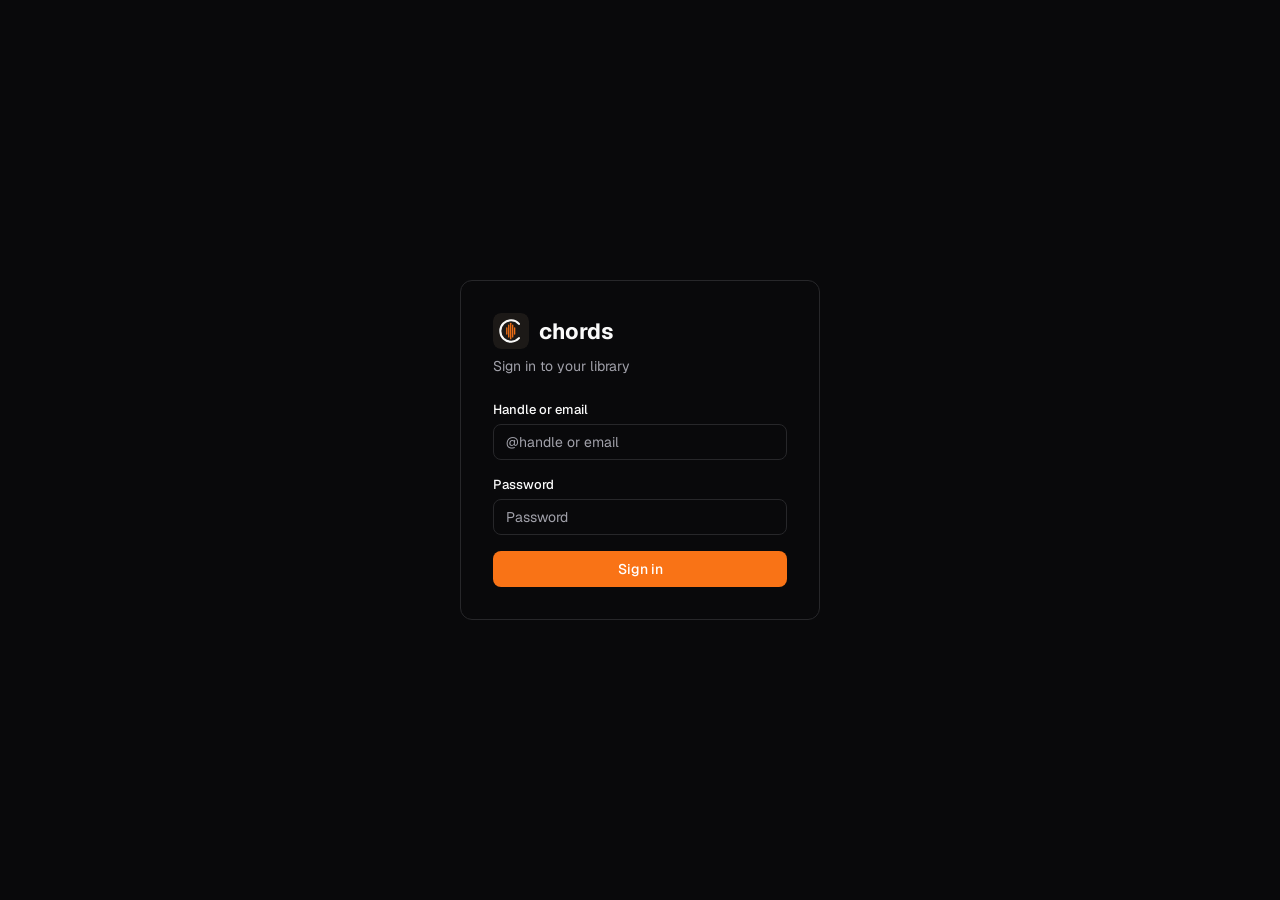
==== server/frontend/index.html @ 51479bf5 "initial state" ====
<!doctype html>
<html lang="en" data-theme="zinc-dark">
<head>
  <meta charset="utf-8">
  <title>chords — guitar tabs that follow you</title>
  <meta name="viewport" content="width=device-width, initial-scale=1, viewport-fit=cover">
  <link rel="icon" type="image/svg+xml" href="assets/svg/chords-icon-dark.svg">
  <link rel="icon" type="image/png" sizes="32x32" href="assets/png/chords-icon-32.png">
  <link rel="icon" type="image/png" sizes="16x16" href="assets/png/chords-icon-16.png">
  <link rel="apple-touch-icon" sizes="180x180" href="assets/png/chords-icon-180.png">
  <link rel="manifest" href="manifest.webmanifest">
  <meta name="theme-color" content="#1c1917">
  <link rel="stylesheet" href="colors_and_type.css?v=56">
  <link rel="stylesheet" href="app.css?v=56">

  <!-- React vendored locally (was unpkg CDN) so the native Tauri app needs no network for its shell. -->
  <script src="vendor/react.development.js?v=56"></script>
  <script src="vendor/react-dom.development.js?v=56"></script>

  <script src="api.js?v=56"></script>
  <script src="data.js?v=56"></script>
</head>
<body>
  <div id="app"></div>

  <!-- Precompiled from the matching .jsx by server/scripts/build-frontend.js — no
       in-browser Babel. The packaged Tauri app serves these over a custom protocol
       whose CSP carries a nonce, which makes the browser ignore 'unsafe-inline' and
       would block Babel's runtime-injected scripts (blank window). Run the build
       script (or `--watch`) after editing any .jsx. -->
  <script src="icons.js?v=56"></script>
  <script src="ui.js?v=56"></script>
  <script src="tweaks-panel.js?v=56"></script>
  <script src="song-view.js?v=56"></script>
  <script src="screens.js?v=56"></script>
  <script src="app.js?v=56"></script>
</body>
</html>
---- server/frontend/colors_and_type.css ----
/* =========================================================================
   shadcn_ui Flutter — Design Tokens (Colors & Typography)
   Ported 1:1 from lib/src/theme/color_scheme/*.dart and text_styles_default.dart
   Source: https://github.com/nank1ro/flutter-shadcn-ui
   ========================================================================= */

/* ---------- Variable web fonts (TTF Variable; weight axis 100–900) -------- */
@font-face {
  font-family: "Geist";
  src: url("./fonts/Geist-Variable.ttf") format("truetype-variations"),
       url("./fonts/Geist-Variable.ttf") format("truetype");
  font-weight: 100 900;
  font-style: normal;
  font-display: swap;
}

@font-face {
  font-family: "Geist Mono";
  src: url("./fonts/GeistMono-Variable.ttf") format("truetype-variations"),
       url("./fonts/GeistMono-Variable.ttf") format("truetype");
  font-weight: 100 900;
  font-style: normal;
  font-display: swap;
}

/* ============================================================
   Base palette tokens — DEFAULT = Zinc light (project default
   matches the SKILL.md counter example).  Override at :root or
   on any subtree by including one of the [data-theme] blocks.
   ============================================================ */

:root,
[data-theme="zinc-light"] {
  /* surfaces */
  --background: #ffffff;
  --foreground: #09090b;
  --card: #ffffff;
  --card-foreground: #09090b;
  --popover: #ffffff;
  --popover-foreground: #09090b;
  /* brand / interactive */
  --primary: #18181b;
  --primary-foreground: #fafafa;
  --secondary: #f4f4f5;
  --secondary-foreground: #18181b;
  --muted: #f4f4f5;
  --muted-foreground: #71717a;
  --accent: #f4f4f5;
  --accent-foreground: #18181b;
  /* semantic */
  --destructive: #ef4444;
  --destructive-foreground: #fafafa;
  /* chrome */
  --border: #e4e4e7;
  --input: #e4e4e7;
  --ring: #18181b;
  --selection: #b4d7ff;

  /* radius — shadcn-ui standard (px in Flutter, BorderRadius.circular(8)) */
  --radius-sm: 6px;
  --radius: 8px;       /* default for cards / inputs */
  --radius-md: 10px;
  --radius-lg: 12px;
  --radius-xl: 16px;
  --radius-full: 9999px;

  /* shadows — exact port from themes/shadows.dart */
  --shadow-sm: 0 1px 2px rgb(0 0 0 / .05);
  --shadow:    0 1px 3px rgb(0 0 0 / .10), 0 1px 2px -1px rgb(0 0 0 / .10);
  --shadow-md: 0 4px 6px -1px rgb(0 0 0 / .10), 0 2px 4px -2px rgb(0 0 0 / .10);
  --shadow-lg: 0 10px 15px -3px rgb(0 0 0 / .10), 0 4px 6px -4px rgb(0 0 0 / .10);
  --shadow-xl: 0 20px 25px -5px rgb(0 0 0 / .10), 0 8px 10px -6px rgb(0 0 0 / .10);
  --shadow-2xl: 0 25px 50px -12px rgb(0 0 0 / .25);
  --shadow-inner: inset 0 2px 4px rgb(0 0 0 / .05);

  /* fonts */
  --font-sans: "Geist", ui-sans-serif, system-ui, -apple-system, "Segoe UI",
               Roboto, "Helvetica Neue", Arial, sans-serif;
  --font-mono: "Geist Mono", ui-monospace, SFMono-Regular, "SF Mono", Menlo,
               Consolas, "Liberation Mono", monospace;
}

[data-theme="zinc-dark"] {
  --background: #09090b;
  --foreground: #fafafa;
  --card: #09090b;
  --card-foreground: #fafafa;
  --popover: #09090b;
  --popover-foreground: #fafafa;
  --primary: #fafafa;
  --primary-foreground: #18181b;
  --secondary: #27272a;
  --secondary-foreground: #fafafa;
  --muted: #27272a;
  --muted-foreground: #a1a1aa;
  --accent: #27272a;
  --accent-foreground: #fafafa;
  --destructive: #ef4444;
  --destructive-foreground: #fafafa;
  --border: #27272a;
  --input: #27272a;
  --ring: #d4d4d8;
  --selection: #355172;
}

[data-theme="slate-light"] {
  --background: #ffffff; --foreground: #020817;
  --card: #ffffff; --card-foreground: #020817;
  --popover: #ffffff; --popover-foreground: #020817;
  --primary: #0f172a; --primary-foreground: #f8fafc;
  --secondary: #f1f5f9; --secondary-foreground: #0f172a;
  --muted: #f1f5f9; --muted-foreground: #64748b;
  --accent: #f1f5f9; --accent-foreground: #0f172a;
  --destructive: #ef4444; --destructive-foreground: #f8fafc;
  --border: #e2e8f0; --input: #e2e8f0; --ring: #020817; --selection: #b4d7ff;
}
[data-theme="slate-dark"] {
  --background: #020817; --foreground: #f8fafc;
  --card: #020817; --card-foreground: #f8fafc;
  --popover: #020817; --popover-foreground: #f8fafc;
  --primary: #f8fafc; --primary-foreground: #0f172a;
  --secondary: #1e293b; --secondary-foreground: #f8fafc;
  --muted: #1e293b; --muted-foreground: #94a3b8;
  --accent: #1e293b; --accent-foreground: #f8fafc;
  --destructive: #ef4444; --destructive-foreground: #f8fafc;
  --border: #1e293b; --input: #1e293b; --ring: #cbd5e1; --selection: #355172;
}

[data-theme="stone-light"] {
  --background: #ffffff; --foreground: #0c0a09;
  --card: #ffffff; --card-foreground: #0c0a09;
  --popover: #ffffff; --popover-foreground: #0c0a09;
  --primary: #1c1917; --primary-foreground: #fafaf9;
  --secondary: #f5f5f4; --secondary-foreground: #1c1917;
  --muted: #f5f5f4; --muted-foreground: #78716c;
  --accent: #f5f5f4; --accent-foreground: #1c1917;
  --destructive: #ef4444; --destructive-foreground: #fafaf9;
  --border: #e7e5e4; --input: #e7e5e4; --ring: #0c0a09; --selection: #b4d7ff;
}
[data-theme="stone-dark"] {
  --background: #0c0a09; --foreground: #fafaf9;
  --card: #0c0a09; --card-foreground: #fafaf9;
  --popover: #0c0a09; --popover-foreground: #fafaf9;
  --primary: #fafaf9; --primary-foreground: #1c1917;
  --secondary: #292524; --secondary-foreground: #fafaf9;
  --muted: #292524; --muted-foreground: #a8a29e;
  --accent: #292524; --accent-foreground: #fafaf9;
  --destructive: #ef4444; --destructive-foreground: #fafaf9;
  --border: #292524; --input: #292524; --ring: #d6d3d1; --selection: #355172;
}

[data-theme="neutral-light"] {
  --background: #ffffff; --foreground: #0a0a0a;
  --card: #ffffff; --card-foreground: #0a0a0a;
  --popover: #ffffff; --popover-foreground: #0a0a0a;
  --primary: #171717; --primary-foreground: #fafafa;
  --secondary: #f5f5f5; --secondary-foreground: #171717;
  --muted: #f5f5f5; --muted-foreground: #737373;
  --accent: #f5f5f5; --accent-foreground: #171717;
  --destructive: #ef4444; --destructive-foreground: #fafafa;
  --border: #e5e5e5; --input: #e5e5e5; --ring: #0a0a0a; --selection: #b4d7ff;
}

[data-theme="gray-light"] {
  --background: #ffffff; --foreground: #030712;
  --card: #ffffff; --card-foreground: #030712;
  --popover: #ffffff; --popover-foreground: #030712;
  --primary: #111827; --primary-foreground: #f9fafb;
  --secondary: #f3f4f6; --secondary-foreground: #111827;
  --muted: #f3f4f6; --muted-foreground: #6b7280;
  --accent: #f3f4f6; --accent-foreground: #111827;
  --destructive: #ef4444; --destructive-foreground: #f9fafb;
  --border: #e5e7eb; --input: #e5e7eb; --ring: #030712; --selection: #b4d7ff;
}

[data-theme="blue-light"] {
  --background: #ffffff; --foreground: #020817;
  --card: #ffffff; --card-foreground: #020817;
  --popover: #ffffff; --popover-foreground: #020817;
  --primary: #2563eb; --primary-foreground: #f8fafc;
  --secondary: #f1f5f9; --secondary-foreground: #0f172a;
  --muted: #f1f5f9; --muted-foreground: #64748b;
  --accent: #f1f5f9; --accent-foreground: #0f172a;
  --destructive: #ef4444; --destructive-foreground: #f8fafc;
  --border: #e2e8f0; --input: #e2e8f0; --ring: #2563eb; --selection: #b4d7ff;
}
[data-theme="blue-dark"] {
  --background: #020817; --foreground: #f8fafc;
  --card: #020817; --card-foreground: #f8fafc;
  --popover: #020817; --popover-foreground: #f8fafc;
  --primary: #3b82f6; --primary-foreground: #0f172a;
  --secondary: #1e293b; --secondary-foreground: #f8fafc;
  --muted: #1e293b; --muted-foreground: #94a3b8;
  --accent: #1e293b; --accent-foreground: #f8fafc;
  --destructive: #ef4444; --destructive-foreground: #f8fafc;
  --border: #1e293b; --input: #1e293b; --ring: #1d4ed8; --selection: #355172;
}

[data-theme="green-light"] {
  --background: #ffffff; --foreground: #09090b;
  --card: #ffffff; --card-foreground: #09090b;
  --popover: #ffffff; --popover-foreground: #09090b;
  --primary: #16a34a; --primary-foreground: #fff1f2;
  --secondary: #f4f4f5; --secondary-foreground: #18181b;
  --muted: #f4f4f5; --muted-foreground: #71717a;
  --accent: #f4f4f5; --accent-foreground: #18181b;
  --destructive: #ef4444; --destructive-foreground: #fafafa;
  --border: #e4e4e7; --input: #e4e4e7; --ring: #16a34a; --selection: #b4d7ff;
}

[data-theme="orange-light"] {
  --background: #ffffff; --foreground: #0c0a09;
  --card: #ffffff; --card-foreground: #0c0a09;
  --popover: #ffffff; --popover-foreground: #0c0a09;
  --primary: #f97316; --primary-foreground: #fafaf9;
  --secondary: #f5f5f4; --secondary-foreground: #1c1917;
  --muted: #f5f5f4; --muted-foreground: #78716c;
  --accent: #f5f5f4; --accent-foreground: #1c1917;
  --destructive: #ef4444; --destructive-foreground: #fafaf9;
  --border: #e7e5e4; --input: #e7e5e4; --ring: #f97316; --selection: #b4d7ff;
}

[data-theme="red-light"] {
  --background: #ffffff; --foreground: #0a0a0a;
  --card: #ffffff; --card-foreground: #0a0a0a;
  --popover: #ffffff; --popover-foreground: #0a0a0a;
  --primary: #dc2626; --primary-foreground: #fef2f2;
  --secondary: #f5f5f5; --secondary-foreground: #171717;
  --muted: #f5f5f5; --muted-foreground: #737373;
  --accent: #f5f5f5; --accent-foreground: #171717;
  --destructive: #ef4444; --destructive-foreground: #fafafa;
  --border: #e5e5e5; --input: #e5e5e5; --ring: #dc2626; --selection: #b4d7ff;
}

[data-theme="rose-light"] {
  --background: #ffffff; --foreground: #09090b;
  --card: #ffffff; --card-foreground: #09090b;
  --popover: #ffffff; --popover-foreground: #09090b;
  --primary: #e11d48; --primary-foreground: #fff1f2;
  --secondary: #f4f4f5; --secondary-foreground: #18181b;
  --muted: #f4f4f5; --muted-foreground: #71717a;
  --accent: #f4f4f5; --accent-foreground: #18181b;
  --destructive: #ef4444; --destructive-foreground: #fafafa;
  --border: #e4e4e7; --input: #e4e4e7; --ring: #e11d48; --selection: #b4d7ff;
}

[data-theme="violet-light"] {
  --background: #ffffff; --foreground: #030712;
  --card: #ffffff; --card-foreground: #030712;
  --popover: #ffffff; --popover-foreground: #030712;
  --primary: #7c3aed; --primary-foreground: #f9fafb;
  --secondary: #f3f4f6; --secondary-foreground: #111827;
  --muted: #f3f4f6; --muted-foreground: #6b7280;
  --accent: #f3f4f6; --accent-foreground: #111827;
  --destructive: #ef4444; --destructive-foreground: #f9fafb;
  --border: #e5e7eb; --input: #e5e7eb; --ring: #7c3aed; --selection: #b4d7ff;
}

[data-theme="yellow-light"] {
  --background: #ffffff; --foreground: #0c0a09;
  --card: #ffffff; --card-foreground: #0c0a09;
  --popover: #ffffff; --popover-foreground: #0c0a09;
  --primary: #facc15; --primary-foreground: #422006;
  --secondary: #f5f5f4; --secondary-foreground: #1c1917;
  --muted: #f5f5f4; --muted-foreground: #78716c;
  --accent: #f5f5f4; --accent-foreground: #1c1917;
  --destructive: #ef4444; --destructive-foreground: #fafaf9;
  --border: #e7e5e4; --input: #e7e5e4; --ring: #0c0a09; --selection: #b4d7ff;
}

/* ============================================================
   Typography — semantic styles (text_styles_default.dart)
   All sizes/weights/line-heights ported exactly.  Letter-spacing
   converted from Flutter px to em (≈ -0.4 px @ size).
   ============================================================ */

html { font-family: var(--font-sans); color: var(--foreground); background: var(--background); }
body { margin: 0; font-family: var(--font-sans); }

/* Selection color — Flutter `selection` token */
::selection { background: var(--selection); color: var(--foreground); }

/* base reset for typography helpers */
.t-h1-large, .t-h1, .t-h2, .t-h3, .t-h4,
.t-p, .t-blockquote, .t-table, .t-list, .t-lead, .t-large, .t-small, .t-muted,
.t-code {
  font-family: var(--font-sans);
  color: var(--foreground);
  margin: 0;
}

.t-h1-large    { font-size: 48px; font-weight: 800; line-height: 1.0;   letter-spacing: -0.0083em; }
.t-h1          { font-size: 36px; font-weight: 800; line-height: 1.111; letter-spacing: -0.0111em; }
.t-h2          { font-size: 30px; font-weight: 600; line-height: 1.2;   letter-spacing: -0.0133em; }
.t-h3          { font-size: 24px; font-weight: 600; line-height: 1.333; letter-spacing: -0.0166em; }
.t-h4          { font-size: 20px; font-weight: 600; line-height: 1.4;   letter-spacing: -0.02em;   }
.t-p           { font-size: 16px; font-weight: 400; line-height: 1.75; }
.t-blockquote  { font-size: 16px; font-weight: 400; line-height: 1.5; font-style: italic;
                 padding-left: 1rem; border-left: 2px solid var(--border);
                 color: var(--foreground); }
.t-table       { font-size: 16px; font-weight: 700; line-height: 1.5; }
.t-list        { font-size: 16px; font-weight: 400; line-height: 1.5; }
.t-lead        { font-size: 20px; font-weight: 400; line-height: 1.4;  color: var(--muted-foreground); }
.t-large       { font-size: 18px; font-weight: 600; line-height: 1.555; }
.t-small       { font-size: 14px; font-weight: 500; line-height: 1.0; }
.t-muted       { font-size: 14px; font-weight: 400; line-height: 1.428; color: var(--muted-foreground); }
.t-code        { font-family: var(--font-mono); font-size: 14px;
                 background: var(--muted); color: var(--foreground);
                 padding: 2px 6px; border-radius: var(--radius-sm); }

/* ---------------------------------------------------------------------------
   Brand accent — fixed to the chords logo orange (#f97316) across every theme
   and mode. Placed after the [data-theme] blocks so it always wins.
   --------------------------------------------------------------------------- */
:root,
[data-theme] {
  --primary: #f97316;
  --primary-foreground: #ffffff;
  --ring: #f97316;
}
---- server/frontend/app.css ----
/* chords — guitar tabs app
   Built on shadcn_ui Flutter design tokens. */

html, body, #app { margin: 0; height: 100%; background: var(--background); color: var(--foreground);
  font-family: var(--font-sans); -webkit-font-smoothing: antialiased; }
* { box-sizing: border-box; }
::selection { background: var(--selection); color: var(--foreground); }

button { font-family: inherit; }

/* =========================================================================
   App shell  (responsive: sidebar on >= 880px, bottom tab bar on smaller)
   ========================================================================= */
.app {
  display: grid;
  grid-template-columns: 248px 1fr;
  height: 100vh;        /* fallback for first paint / no-JS */
  height: 100dvh;       /* dynamic — excludes browser chrome on mobile */
  /* JS sets --app-height from visualViewport (see App()); the truest visible
     height on iOS/iPadOS, where vh is too tall and dvh is inconsistent. */
  height: var(--app-height, 100dvh);
  background: var(--background);
}
.app.no-chrome { grid-template-columns: 1fr; }
.app.no-chrome .sidebar, .app.no-chrome .bottom-nav { display: none; }

@media (max-width: 880px) {
  .app { grid-template-columns: 1fr; grid-template-rows: 1fr 64px; }
  .app.no-chrome { grid-template-rows: 1fr; }
  .main { grid-row: 1; grid-column: 1; }
  .bottom-nav { grid-row: 2; grid-column: 1; }
}

.sidebar {
  border-right: 1px solid var(--border);
  padding: 14px 12px;
  display: flex; flex-direction: column;
  background: var(--background);
  overflow-y: auto;
}
.sidebar-brand {
  display: flex; align-items: center; gap: 10px;
  padding: 8px 10px 18px;
}
.brand-mark {
  width: 44px; height: 44px;
  border-radius: var(--radius-sm);
  display: block; flex-shrink: 0;
}
.brand-name { font-size: 16px; font-weight: 700; letter-spacing: -0.02em; }
.brand-name .dim { color: var(--muted-foreground); font-weight: 400; }

.nav-section { font-size: 11px; text-transform: uppercase; letter-spacing: .07em;
  color: var(--muted-foreground); font-weight: 600; padding: 14px 10px 6px; }

.nav-item {
  display: flex; align-items: center; gap: 11px;
  padding: 8px 10px; border-radius: var(--radius-sm);
  color: var(--foreground); font-size: 14px; font-weight: 500;
  cursor: pointer; user-select: none;
  position: relative;
}
.nav-item:hover { background: var(--accent); }
.nav-item.active { background: var(--secondary); }
.nav-item .icon { color: var(--muted-foreground); }
.nav-item.active .icon { color: var(--foreground); }
.nav-item .count {
  margin-left: auto; font-size: 11px; font-weight: 600;
  background: var(--primary); color: var(--primary-foreground);
  border-radius: var(--radius-full); padding: 1px 7px; line-height: 1.5;
}

.sidebar-bottom {
  margin-top: auto; padding-top: 14px;
  border-top: 1px solid var(--border);
  display: flex; align-items: center; gap: 10px;
  padding: 14px 8px 4px;
}
.sb-avatar { width: 32px; height: 32px; border-radius: 9999px;
  display: grid; place-items: center; font-weight: 600; font-size: 13px;
  color: var(--primary-foreground); flex: 0 0 32px; }
.sb-user-name { font-size: 13px; font-weight: 600; }
.sb-user-handle { font-size: 12px; color: var(--muted-foreground); }

/* hide sidebar on mobile — must come AFTER .sidebar { display: flex } to win the cascade */
@media (max-width: 880px) { .sidebar { display: none; } }

/* mobile-only topbar elements (avatar + sign-out) */
.mobile-user { display: none; align-items: center; gap: 6px; }
@media (max-width: 880px) { .mobile-user { display: flex; } }

/* mobile bottom nav — hidden on desktop, shown via media query below */
.bottom-nav {
  border-top: 1px solid var(--border);
  background: var(--background);
  display: none;
  justify-content: space-around;
  align-items: stretch;
  padding-bottom: env(safe-area-inset-bottom, 0px);
}
@media (max-width: 880px) {
  .bottom-nav { display: flex; }
}
.bn-item {
  flex: 1; display: flex; flex-direction: column; align-items: center; justify-content: center;
  gap: 4px; padding: 6px 4px;
  color: var(--muted-foreground); font-size: 11px; font-weight: 500;
  background: none; border: none; cursor: pointer;
  position: relative;
}
.bn-item.active { color: var(--foreground); }
.bn-dot { position: absolute; top: 8px; right: calc(50% - 16px);
  width: 7px; height: 7px; border-radius: 9999px; background: var(--primary); }

/* main */
.main { display: flex; flex-direction: column; min-width: 0; overflow: hidden; height: 100%; }

/* =========================================================================
   Topbar + page chrome
   ========================================================================= */
.topbar {
  display: flex; align-items: center; justify-content: space-between;
  padding: 14px 24px;
  border-bottom: 1px solid var(--border);
  gap: 16px; min-height: 64px;
}
.topbar-left { display: flex; align-items: center; gap: 12px; min-width: 0; }
.topbar-right { display: flex; align-items: center; gap: 8px; }
.topbar h1 { font-size: 20px; font-weight: 700; letter-spacing: -0.02em; margin: 0; }
.topbar .sub { color: var(--muted-foreground); font-size: 13px; }

.scroll { overflow-y: auto; flex: 1; min-height: 0; }
.page { padding: 24px; max-width: 1280px; margin: 0 auto; width: 100%; }
@media (max-width: 600px) { .page { padding: 16px; } .topbar { padding: 12px 16px; min-height: 56px; } .topbar h1 { font-size: 17px; } }

/* =========================================================================
   Primitives
   ========================================================================= */
.btn {
  display: inline-flex; align-items: center; justify-content: center; gap: 8px;
  font-size: 14px; font-weight: 500;
  height: 36px; padding: 0 14px;
  border-radius: var(--radius); border: 1px solid transparent;
  cursor: pointer; user-select: none; line-height: 1;
  white-space: nowrap;
  transition: background-color .12s ease, color .12s ease, border-color .12s ease, opacity .12s ease;
}
.btn:focus-visible { outline: 2px solid var(--ring); outline-offset: 2px; }
.btn:disabled { opacity: .5; cursor: not-allowed; }
.btn-primary { background: var(--primary); color: var(--primary-foreground); }
.btn-primary:hover:not(:disabled) { opacity: .9; }
.btn-secondary { background: var(--secondary); color: var(--secondary-foreground); }
.btn-secondary:hover:not(:disabled) { background: color-mix(in oklab, var(--secondary) 80%, var(--foreground)); }
.btn-outline { background: transparent; color: var(--foreground); border-color: var(--border); }
.btn-outline:hover:not(:disabled) { background: var(--accent); }
.btn-outline.active { background: var(--secondary); }
.btn-ghost { background: transparent; color: var(--foreground); }
.btn-ghost:hover:not(:disabled) { background: var(--accent); }
.btn-destructive { background: var(--destructive); color: var(--destructive-foreground); }
.btn-destructive:hover:not(:disabled) { opacity: .9; }
.btn-sm { height: 30px; padding: 0 10px; font-size: 13px; }
.btn-lg { height: 40px; padding: 0 18px; font-size: 15px; }
.btn-icon { width: 36px; height: 36px; padding: 0; }
.btn-icon.btn-sm { width: 30px; height: 30px; }

.input {
  font-family: var(--font-sans); font-size: 14px;
  height: 36px; padding: 0 12px;
  border-radius: var(--radius); border: 1px solid var(--input);
  background: var(--background); color: var(--foreground);
  width: 100%;
}
.input::placeholder { color: var(--muted-foreground); }
.input:focus { outline: 2px solid var(--ring); outline-offset: 2px; }

.input-with-icon { position: relative; }
.input-with-icon .input { padding-left: 36px; }
.input-with-icon .leading {
  position: absolute; left: 11px; top: 50%; transform: translateY(-50%);
  color: var(--muted-foreground); pointer-events: none;
}

.label { font-size: 13px; font-weight: 500; display: block; margin-bottom: 6px; }
.helper { font-size: 12px; color: var(--muted-foreground); margin-top: 6px; }

.textarea {
  font-family: var(--font-mono); font-size: 13px; line-height: 1.55;
  padding: 12px;
  border-radius: var(--radius); border: 1px solid var(--input);
  background: var(--background); color: var(--foreground);
  width: 100%; resize: vertical; min-height: 160px;
}
.textarea:focus { outline: 2px solid var(--ring); outline-offset: 2px; }

.card {
  background: var(--card); color: var(--card-foreground);
  border: 1px solid var(--border); border-radius: var(--radius);
  padding: 20px;
}

.badge {
  display: inline-flex; align-items: center; gap: 4px;
  font-size: 11px; font-weight: 600;
  padding: 2px 8px; border-radius: var(--radius-full);
  border: 1px solid transparent; line-height: 1.6;
  white-space: nowrap;
}
.badge-primary { background: var(--primary); color: var(--primary-foreground); }
.badge-secondary { background: var(--secondary); color: var(--secondary-foreground); }
.badge-outline { background: transparent; color: var(--foreground); border-color: var(--border); }
.badge-destructive { background: var(--destructive); color: var(--destructive-foreground); }
.badge-soft { background: var(--muted); color: var(--muted-foreground); }

.switch { position: relative; display: inline-block; width: 40px; height: 22px;
  background: var(--input); border-radius: 9999px; cursor: pointer; border: none; padding: 0;
  transition: background-color .15s ease; flex: 0 0 40px; }
.switch.on { background: var(--primary); }
.switch::after { content:""; position: absolute; top: 2px; left: 2px; width: 18px; height: 18px;
  border-radius: 9999px; background: var(--background); box-shadow: var(--shadow-sm);
  transition: transform .15s ease; }
.switch.on::after { transform: translateX(18px); }

.tabs-list { background: var(--muted); padding: 4px; border-radius: var(--radius);
  display: inline-flex; gap: 2px; }
.tab-trigger { background: transparent; border: 0; padding: 6px 12px;
  border-radius: calc(var(--radius) - 2px);
  font-family: var(--font-sans); font-size: 13px; font-weight: 500;
  color: var(--muted-foreground); cursor: pointer; line-height: 1.4; }
.tab-trigger.active { background: var(--background); color: var(--foreground); box-shadow: var(--shadow-sm); }

.separator { height: 1px; background: var(--border); width: 100%; margin: 16px 0; }

/* =========================================================================
   Overlays
   ========================================================================= */
.scrim {
  position: fixed; inset: 0; background: rgb(0 0 0 / .60);
  display: flex; align-items: center; justify-content: center;
  z-index: 50; animation: fadeIn .15s ease;
  padding: 16px;
}
.dialog {
  background: var(--background); color: var(--foreground);
  border: 1px solid var(--border); border-radius: var(--radius);
  max-width: 480px; width: 100%;
  padding: 24px; box-shadow: var(--shadow-lg);
  animation: dialogIn .18s cubic-bezier(.16,1,.3,1);
}
.dialog.wide { max-width: 640px; }
.dialog-title { font-size: 18px; font-weight: 600; letter-spacing: -0.01em; }
.dialog-desc { color: var(--muted-foreground); font-size: 14px; margin-top: 4px; }
.dialog-footer { display: flex; gap: 8px; justify-content: flex-end; margin-top: 20px; flex-wrap: wrap; }
@keyframes fadeIn { from {opacity:0} to {opacity:1} }
@keyframes spin { to { transform: rotate(360deg) } }
.spin { animation: spin 1s linear infinite; transform-origin: center; transform-box: fill-box; }
@keyframes dialogIn { from { opacity:0; transform: scale(.95)} to {opacity:1; transform: scale(1)} }

/* sheet from bottom */
.sheet {
  background: var(--background); color: var(--foreground);
  border: 1px solid var(--border); border-radius: var(--radius) var(--radius) 0 0;
  width: 100%; max-width: 560px;
  padding: 20px; box-shadow: var(--shadow-lg);
  animation: sheetIn .2s cubic-bezier(.16,1,.3,1);
  align-self: flex-end;
  max-height: 90vh; overflow-y: auto;
}
@keyframes sheetIn { from { transform: translateY(100%) } to { transform: translateY(0) } }
.sheet-handle { width: 36px; height: 4px; background: var(--border); border-radius: 9999px;
  margin: -4px auto 14px; }

.menu {
  background: var(--popover); color: var(--popover-foreground);
  border: 1px solid var(--border); border-radius: var(--radius);
  padding: 4px; box-shadow: var(--shadow-md);
  min-width: 200px;
}
.menu-item {
  display: flex; align-items: center; gap: 10px;
  padding: 7px 10px; border-radius: var(--radius-sm);
  font-size: 13px; cursor: pointer; user-select: none;
  color: var(--foreground);
}
.menu-item:hover { background: var(--accent); }
.menu-item.destructive { color: var(--destructive); }
.menu-item.destructive:hover { background: color-mix(in oklab, var(--destructive) 14%, transparent); }
.menu-sep { height: 1px; background: var(--border); margin: 4px 0; }

.toast-region {
  position: fixed; bottom: 24px; right: 24px; z-index: 80;
  display: flex; flex-direction: column; gap: 8px;
  pointer-events: none;
}
.toast {
  background: var(--popover); color: var(--popover-foreground);
  border: 1px solid var(--border); border-radius: var(--radius);
  padding: 12px 14px; box-shadow: var(--shadow-md);
  min-width: 260px; max-width: 360px;
  display: flex; align-items: flex-start; gap: 10px;
  pointer-events: auto;
  animation: toastIn .2s ease;
}
.toast .title { font-size: 13px; font-weight: 600; }
.toast .desc { font-size: 12px; color: var(--muted-foreground); margin-top: 2px; }
@keyframes toastIn { from { opacity:0; transform: translateY(6px) } to { opacity:1; transform: translateY(0) } }
@media (max-width: 600px) {
  .toast-region { bottom: 84px; right: 12px; left: 12px; }
  .toast { max-width: none; }
}

/* =========================================================================
   Library
   ========================================================================= */
.lib-toolbar {
  display: flex; gap: 10px; align-items: center; flex-wrap: wrap;
  margin-bottom: 18px;
}
.lib-toolbar .search { flex: 1; min-width: 200px; }
.tag-chip {
  display: inline-flex; align-items: center; gap: 6px;
  padding: 4px 10px; border-radius: var(--radius-full);
  border: 1px solid var(--border);
  background: transparent; color: var(--foreground);
  cursor: pointer; font-size: 12px; font-weight: 500;
  white-space: nowrap;
}
.tag-chip:hover { background: var(--accent); }
.tag-chip.on { background: var(--primary); color: var(--primary-foreground); border-color: transparent; }

/* Playlist filter chips — tinted in the brand color so they read as a distinct
   category from plain tag chips, and fill solid when active. */
.tag-chip-pl {
  background: color-mix(in oklab, var(--primary) 12%, var(--card));
  color: var(--primary);
  border-color: color-mix(in oklab, var(--primary) 35%, transparent);
  max-width: 220px; overflow: hidden; text-overflow: ellipsis;
}
.tag-chip-pl:hover { background: color-mix(in oklab, var(--primary) 20%, var(--card)); }
.tag-chip-pl.on { background: var(--primary); color: var(--primary-foreground); border-color: transparent; }

.tag-bar { display: flex; gap: 6px; flex-wrap: wrap; margin-bottom: 18px; }

.song-list {
  display: flex; flex-direction: column;
  border: 1px solid var(--border); border-radius: var(--radius);
  overflow: hidden;
  background: var(--card);
  container-type: inline-size;   /* enable container queries for the rows */
}

/* Playlist view: each song sits in its own bordered card. */
.pl-song-list {
  border: none; background: transparent; overflow: visible;
  gap: 8px;
}
.pl-song-list .song-row {
  border: 1px solid var(--border);
  border-radius: var(--radius);
  background: var(--card);
}
.pl-song-list .song-row:last-child { border-bottom: 1px solid var(--border); }

/* Playlist rows: reorder buttons at the front, then index, then a content
   block (title/artist + key) that wraps the key onto its own line when tight,
   then the ⋮ menu at the back. */
.pl-song-list .pl-song-row {
  display: flex; align-items: center; gap: 10px;
}
.pl-song-row .pl-reorder { flex: 0 0 auto; display: inline-flex; align-items: center; gap: 2px; }
.pl-song-row .pl-index {
  flex: 0 0 auto; width: 20px; text-align: right;
  font-family: var(--font-mono); font-size: 12px; color: var(--muted-foreground);
}
.pl-song-row .sr-content {
  flex: 1 1 auto; min-width: 0;
  display: flex; flex-wrap: wrap; align-items: baseline; gap: 2px 14px;
}
.pl-song-row .sr-meta { flex: 1 1 200px; min-width: 0; }
.pl-song-row .sr-key { flex: 0 0 auto; white-space: nowrap; }
.pl-song-row > .btn { flex: 0 0 auto; }

/* No room for the key/capo — drop it entirely (it wraps first, then hides). */
@container (max-width: 380px) {
  .pl-song-row .sr-key { display: none; }
}
.song-row {
  display: grid;
  grid-template-columns: 1fr auto auto auto;
  align-items: center;
  gap: 14px;
  padding: 14px 18px;
  border-bottom: 1px solid var(--border);
  cursor: pointer;
}
.song-row:last-child { border-bottom: none; }
.song-row:hover { background: var(--accent); }
.song-row .sr-meta { min-width: 0; }
.song-row .sr-title { font-size: 14px; font-weight: 600; letter-spacing: -0.01em;
  white-space: nowrap; overflow: hidden; text-overflow: ellipsis; }
.song-row .sr-artist { font-size: 12px; color: var(--muted-foreground); margin-top: 2px;
  white-space: nowrap; overflow: hidden; text-overflow: ellipsis; }
.song-row .sr-key { font-family: var(--font-mono); font-size: 12px; color: var(--muted-foreground); }
.song-row .sr-key strong { color: var(--foreground); font-weight: 600; }
.song-row .sr-tags { display: flex; gap: 4px; flex-wrap: wrap; }

/* Library rows: meta + key flow on one line but the key/capo wraps to a new
   line when space is tight, and the ⋯ menu stays pinned to the right. */
.song-row.sr-lib { display: flex; align-items: center; gap: 12px; }
.sr-lib .sr-content {
  flex: 1 1 auto; min-width: 0;
  display: flex; flex-wrap: wrap; align-items: baseline; gap: 2px 14px;
}
.sr-lib .sr-meta { flex: 1 1 220px; min-width: 0; }
.sr-lib .sr-tags { flex: 0 1 auto; }
.sr-lib .sr-key { flex: 0 0 auto; white-space: nowrap; }
.sr-lib > .btn { flex: 0 0 auto; align-self: center; }

/* When the list is too narrow, drop the tags and key/capo — keep just the
   title/artist and the ⋯ menu. */
@container (max-width: 460px) {
  .sr-lib .sr-tags { display: none; }
  .sr-lib .sr-key { display: none; }
}

@media (max-width: 600px) {
  .song-row { grid-template-columns: 1fr auto; padding: 12px 14px; }
  .song-row .sr-tags { display: none; }
}

/* generic data table (playlists list, etc.) */
.data-table {
  width: 100%;
  border-collapse: collapse;
  background: var(--card);
  border: 1px solid var(--border);
  border-radius: var(--radius);
  overflow: hidden;
}
.data-table thead th {
  text-align: left;
  font-size: 11px; text-transform: uppercase; letter-spacing: .06em;
  color: var(--muted-foreground); font-weight: 600;
  padding: 10px 14px;
  border-bottom: 1px solid var(--border);
}
.data-table tbody td {
  padding: 12px 14px;
  border-bottom: 1px solid var(--border);
  font-size: 14px;
  vertical-align: middle;
}
.data-table tbody tr:last-child td { border-bottom: none; }
.data-table tr.row-clickable { cursor: pointer; }
.data-table tbody tr.row-clickable:hover { background: var(--accent); }

.empty {
  border: 1px dashed var(--border);
  border-radius: var(--radius);
  padding: 40px 20px; text-align: center;
  color: var(--muted-foreground);
}

/* =========================================================================
   Song view
   ========================================================================= */
/* flex: 1 + min-height: 0 is more reliable than height: 100% across mobile browsers */
.sv-shell { flex: 1; min-height: 0; display: flex; flex-direction: column; background: var(--background); }
.sv-header {
  display: grid;
  grid-template-columns: auto 1fr auto;
  align-items: center;
  gap: 14px;
  padding: 14px 24px;
  border-bottom: 1px solid var(--border);
  position: sticky; top: 0; z-index: 6; background: var(--background);
}
.sv-title { font-size: 18px; font-weight: 700; letter-spacing: -0.02em;
  overflow: hidden; text-overflow: ellipsis; white-space: nowrap; }
.sv-artist { font-size: 13px; color: var(--muted-foreground);
  overflow: hidden; text-overflow: ellipsis; white-space: nowrap; }
.sv-actions { display: flex; gap: 6px; }
.sv-actions-direct { display: flex; gap: 6px; }
.sv-actions-more { display: none; }
@media (max-width: 600px) {
  .sv-header { padding: 10px 12px; gap: 10px; }
  .sv-title { font-size: 15px; }
  .sv-artist { font-size: 12px; }
  /* Not enough room for the individual buttons — collapse to a ⋮ menu. */
  .sv-actions-direct { display: none; }
  .sv-actions-more { display: flex; }
}

.sv-meta-bar {
  display: flex; gap: 8px; align-items: center; flex-wrap: wrap;
  padding: 8px 16px; border-bottom: 1px solid var(--border);
  background: color-mix(in oklab, var(--background) 92%, var(--foreground));
}
/* meta bar popup buttons (Key / Capo / BPM) */
.meta-pop-btn {
  display: inline-flex; flex-direction: row; align-items: center;
  padding: 9px 18px; gap: 8px;
  border: 1px solid var(--border); border-radius: var(--radius);
  background: var(--background); color: var(--foreground);
  cursor: pointer; font-family: inherit;
}
.meta-pop-btn:hover { background: var(--accent); }
.meta-pop-btn.on { background: var(--secondary); color: var(--secondary-foreground); border-color: var(--primary); }
.meta-pop-btn .label { font-size: 11px; font-weight: 600; color: var(--muted-foreground);
  text-transform: uppercase; letter-spacing: .06em; }
.meta-pop-btn .val { font-family: var(--font-mono); font-size: 16px; font-weight: 700; }
.meta-pop-btn.on .label { color: inherit; opacity: .7; }
/* screen-centred popup (Key / Capo / BPM / Chords) */
.sv-center-popup {
  position: fixed; top: 50%; left: 50%;
  transform: translate(-50%, -50%);
  z-index: 50;
  background: var(--popover); color: var(--popover-foreground);
  border: 1px solid var(--border); border-radius: var(--radius);
  box-shadow: var(--shadow-lg);
  padding: 20px 24px; min-width: 220px; max-width: 90vw;
}
.sv-center-popup-head {
  display: flex; justify-content: space-between; align-items: center;
  margin-bottom: 16px;
  font-size: 13px; font-weight: 600;
}
.meta-stepper-row {
  display: flex; align-items: center; justify-content: center; gap: 20px;
}
.meta-stepper-val {
  font-family: var(--font-mono); font-size: 28px; font-weight: 700;
  min-width: 64px; text-align: center;
}
/* make the stepper buttons a bit bigger inside popup */
.sv-center-popup .as-icon-btn { width: 40px; height: 40px; }
@media (max-width: 600px) { .sv-meta-bar { padding: 6px 12px; gap: 6px; } }

.sv-scroll {
  flex: 1; min-height: 0; overflow-y: auto; overflow-x: hidden;
  /* 1/3-viewport of blank space top & bottom so the first lines start lower and
     the last line can scroll up to a comfortable reading position. */
  padding: 33.333dvh 24px;
  /* No scroll-behavior:smooth: the autoscroll rAF loop writes scrollTop every
     frame, and CSS smooth-scroll restarts an animation each write, stalling the
     scroll on iOS Safari. scrollToTop/jumpToSection animate via scrollTo() instead. */
  scrollbar-width: none;
}
.sv-scroll::-webkit-scrollbar { display: none; }
.sv-content {
  max-width: 820px; margin: 0 auto;
  font-family: var(--font-mono);
  font-size: var(--lyric-size, 16px);
  line-height: 1.65;
  color: var(--foreground);
  /* Never let a long line scroll sideways and hide itself — wrap instead. */
  overflow-wrap: anywhere;
}
@media (max-width: 600px) {
  .sv-scroll { padding: 33.333dvh 14px; }
}

/* Segmented 3-way switch (Add song: Web / Text or image / Manual) */
.seg-switch {
  display: inline-flex; max-width: 100%; margin-bottom: 18px;
  border: 1px solid var(--border); border-radius: var(--radius); overflow: hidden;
  background: var(--card);
}
.seg-item {
  -webkit-appearance: none; appearance: none;
  display: inline-flex; align-items: center; justify-content: center; gap: 6px;
  height: 36px; padding: 0 14px; line-height: 1; white-space: nowrap;
  border: 0; border-left: 1px solid var(--border);
  background: transparent; color: var(--muted-foreground);
  font-family: var(--font-sans); font-size: 13px; font-weight: 600;
  cursor: pointer;
}
.seg-item:first-child { border-left: 0; }
.seg-item:hover:not(.on) { background: var(--accent); color: var(--foreground); }
.seg-item.on { background: var(--primary); color: var(--primary-foreground); }
@media (max-width: 600px) {
  .seg-switch { display: flex; width: 100%; }
  .seg-item { flex: 1; padding: 0 8px; min-width: 0; }
}

.section-tag {
  display: inline-block;
  font-family: var(--font-sans); font-size: 11px; font-weight: 600;
  text-transform: uppercase; letter-spacing: .08em;
  color: var(--muted-foreground);
  margin: 22px 0 8px;
  padding: 3px 9px; border: 1px solid var(--border); border-radius: var(--radius-full);
  background: var(--background);
}
.section-tag:first-child { margin-top: 0; }

/* inline (monospace tab-style) */
.line.inline-chords {
  white-space: pre-wrap;       /* wrap long tab/chord lines instead of overflowing */
  overflow-wrap: anywhere;
  color: var(--primary);
  font-weight: 700;
  margin-top: 6px;
  letter-spacing: 0;
}
.line.lyric { white-space: pre-wrap; overflow-wrap: anywhere; }
.line.lyric.with-chord-above { margin-bottom: 0; }

/* chip style */
.line.chip-line {
  display: flex; flex-wrap: wrap;
  align-items: flex-end;
  gap: 0 2px;
  margin-bottom: 4px;
  white-space: normal;
  font-family: var(--font-mono);
}
.chip-token { position: relative; display: inline-flex; flex-direction: column; align-items: flex-start;
  white-space: pre; min-width: 0; max-width: 100%; }
.chip-token .lyric { white-space: pre-wrap; overflow-wrap: anywhere; }
.chip {
  display: inline-block;
  font-family: var(--font-sans);
  font-size: calc(var(--lyric-size, 16px) * 0.792);
  font-weight: 700; color: var(--primary);
  padding: 1px 6px; border-radius: var(--radius-sm);
  background: color-mix(in oklab, var(--primary) 14%, transparent);
  line-height: 1.3;
}
.chip-token .chip { margin-bottom: 3px; }
.chip-token .lyric { font-family: var(--font-mono); }
.chip-token.no-chip { margin-top: calc(var(--lyric-size, 16px) * 0.792 + 6px); }

/* progression / chord-only bar line: chords shown as chips inline with the
   bar markers (| : x4), wrapping naturally on one flowing row. */
.line.prog-line {
  margin: 8px 0 6px;
  font-family: var(--font-mono);
  color: var(--foreground);
  white-space: pre-wrap; overflow-wrap: anywhere;
  line-height: 2;
}
.prog-line .prog-text { white-space: pre; }
.prog-line .chip { vertical-align: middle; }

/* chords bar */
.sv-chords-bar {
  display: flex; align-items: center; gap: 10px;
  padding: 7px 24px;
  border-bottom: 1px solid var(--border);
  background: var(--background);
  cursor: pointer; user-select: none;
  overflow: hidden;
}
.sv-chords-bar:hover { background: var(--accent); }
.sv-chords-label {
  font-size: 11px; font-weight: 600; color: var(--muted-foreground);
  text-transform: uppercase; letter-spacing: .06em; flex-shrink: 0;
}
.sv-chords-list {
  display: flex; gap: 6px; flex: 1; min-width: 0;
  overflow: hidden; flex-wrap: nowrap;
}
.sv-chords-bar.has-overflow .sv-chords-list {
  -webkit-mask-image: linear-gradient(to right, black calc(100% - 28px), transparent);
  mask-image: linear-gradient(to right, black calc(100% - 28px), transparent);
}
.sv-chord-chip {
  font-family: var(--font-mono); font-size: 12px; font-weight: 700;
  padding: 2px 8px; border-radius: var(--radius-sm);
  background: color-mix(in oklab, var(--primary) 14%, transparent);
  color: var(--primary); white-space: nowrap; flex-shrink: 0;
}
.sv-chords-ellipsis {
  font-size: 13px; color: var(--muted-foreground); flex-shrink: 0; letter-spacing: .05em;
}
@media (max-width: 600px) { .sv-chords-bar { padding: 7px 14px; } }

/* Grey chord style — Settings → Appearance → Chord color = "Grey".
   Swaps the orange brand accent on song-view chord chips (over lyrics, in
   progression lines, and in the "Used" bar) for a neutral, high-contrast tone.
   Default ("orange") leaves the rules above untouched. */
.sv-shell[data-chord-color="grey"] .chip,
.sv-shell[data-chord-color="grey"] .sv-chord-chip {
  color: var(--foreground);
  background: color-mix(in oklab, var(--foreground) 12%, transparent);
}

/* autoscroll bottom bar — 3-column grid: left | centre | right */
.autoscroll-bar {
  flex: 0 0 auto;
  border-top: 1px solid var(--border);
  background: var(--popover); color: var(--popover-foreground);
  display: grid; grid-template-columns: 1fr auto 1fr; align-items: center;
  height: 74px;   /* not playing: 20% larger than base 62px */
  /* push content above browser chrome / home indicator */
  padding-bottom: env(safe-area-inset-bottom, 0px);
  transition: height .2s ease;
}
/* playing: 20% smaller than base, buttons stay same size */
.autoscroll-bar.playing { height: 50px; }

/* Metronome count-in — when autoscroll starts with the metronome enabled, the
   bar pulses once per beat for --beat-count beats, then scrolling begins.
   --beat-period (= 60000/BPM ms) and --beat-count are set inline on the bar, so
   the flashes track the song's tempo and the configured count. */
@keyframes metro-pulse {
  0%        { background: color-mix(in oklab, var(--primary) 34%, var(--popover));
              box-shadow: inset 0 3px 0 -1px var(--primary); }
  55%, 100% { background: var(--popover);
              box-shadow: inset 0 3px 0 -1px transparent; }
}
.autoscroll-bar.metronome {
  animation: metro-pulse var(--beat-period, 600ms) ease-out var(--beat-count, 4);
}
/* centre group */
.as-group { display: flex; align-items: center; gap: 6px; }
.as-divider { width: 1px; height: 20px; background: var(--border); margin: 0 6px; flex: 0 0 1px; }
/* left / right columns */
.as-left  { display: flex; align-items: center; gap: 6px; padding-left: 16px; justify-content: flex-start; }
.as-right { display: flex; align-items: center; gap: 4px; padding-right: 16px; justify-content: flex-end; }
.as-hidden { visibility: hidden; pointer-events: none; }
.as-play {
  width: 34px; height: 34px; border-radius: 9999px;
  background: var(--primary); color: var(--primary-foreground);
  border: 0; cursor: pointer; display: grid; place-items: center;
  flex: 0 0 34px;
  transition: width .2s, height .2s, flex-basis .2s;
}
.as-play:hover { opacity: .9; }
.as-speed { flex: 1; min-width: 0; display: flex; flex-direction: column; gap: 4px; }
.as-speed-head { display: flex; justify-content: space-between; align-items: center;
  font-size: 11px; color: var(--muted-foreground); text-transform: uppercase; letter-spacing: .07em; font-weight: 600; }
.as-speed-head .val { color: var(--foreground); font-family: var(--font-mono); font-size: 12px; text-transform: none; letter-spacing: 0; }
.as-slider {
  -webkit-appearance: none; appearance: none;
  width: 100%; height: 4px; background: var(--input);
  border-radius: 9999px; outline: none;
}
.as-slider::-webkit-slider-thumb {
  -webkit-appearance: none; appearance: none;
  width: 16px; height: 16px; border-radius: 9999px;
  background: var(--primary); border: 2px solid var(--background);
  cursor: pointer;
}
.as-slider::-moz-range-thumb {
  width: 14px; height: 14px; border-radius: 9999px;
  background: var(--primary); border: 2px solid var(--background); cursor: pointer;
}
.as-icon-btn { width: 32px; height: 32px; border-radius: var(--radius-sm);
  background: transparent; border: 0; color: var(--foreground); cursor: pointer;
  display: grid; place-items: center; }
.as-icon-btn:hover { background: var(--accent); }
.as-icon-btn.on { background: var(--secondary); color: var(--secondary-foreground); }

/* section jump button inside sections popup */
.section-jump-btn {
  display: block; width: 100%; text-align: left;
  background: none; border: 0; padding: 6px 8px; margin: 1px 0;
  cursor: pointer; color: var(--foreground);
  font-family: var(--font-sans); font-size: 13px; font-weight: 500;
  border-radius: var(--radius-sm);
}
.section-jump-btn:hover { background: var(--accent); }

/* playlist context banner */
.sv-playlist-banner {
  display: flex; align-items: center; gap: 10px;
  padding: 10px 24px;
  background: color-mix(in oklab, var(--primary) 12%, var(--background));
  border-bottom: 1px solid var(--border);
  font-size: 13px;
}

/* popover anchor / card */
.popover-anchor { position: relative; }
.popover-card {
  position: absolute; bottom: 100%; right: 0; margin-bottom: 6px;
  background: var(--popover); color: var(--popover-foreground);
  border: 1px solid var(--border); border-radius: var(--radius);
  box-shadow: var(--shadow-md); padding: 12px;
  min-width: 220px; z-index: 11;
}

/* =========================================================================
   Editor
   ========================================================================= */
.editor-grid {
  display: grid;
  grid-template-columns: 1fr 1fr;
  gap: 20px;
}
@media (max-width: 880px) { .editor-grid { grid-template-columns: 1fr; } }
.editor-pane {
  display: flex; flex-direction: column; gap: 12px;
}
.editor-pane h3 { font-size: 14px; font-weight: 600; margin: 0; }
.preview-area {
  border: 1px solid var(--border); border-radius: var(--radius);
  background: var(--card);
  padding: 18px;
  min-height: 320px;
  max-height: 540px;
  overflow-y: auto;
  font-family: var(--font-mono); font-size: 14px; line-height: 1.6;
}

.field-row { display: grid; grid-template-columns: 1fr 1fr; gap: 12px; }
@media (max-width: 500px) { .field-row { grid-template-columns: 1fr; } }

/* =========================================================================
   Playlists
   ========================================================================= */
.pl-grid { display: grid; grid-template-columns: repeat(auto-fill, minmax(240px, 1fr)); gap: 16px; }
.pl-card {
  background: var(--card); border: 1px solid var(--border); border-radius: var(--radius);
  padding: 16px; cursor: pointer; transition: background-color .12s ease;
  display: flex; flex-direction: column; gap: 12px;
}
.pl-card:hover { background: var(--accent); }
.pl-cover {
  height: 100px; border-radius: var(--radius-sm);
  background: linear-gradient(135deg, var(--secondary), color-mix(in oklab, var(--primary) 26%, var(--secondary)));
  position: relative; overflow: hidden;
}
.pl-cover.gradient-1 { background: linear-gradient(135deg, #1e293b, #475569); }
.pl-cover.gradient-2 { background: linear-gradient(135deg, #422006, #f97316); }
.pl-cover.gradient-3 { background: linear-gradient(135deg, #052e16, #16a34a); }
.pl-cover.gradient-4 { background: linear-gradient(135deg, #4a044e, #c026d3); }
.pl-cover.gradient-5 { background: linear-gradient(135deg, #1e1b4b, #6366f1); }
.pl-cover.gradient-6 { background: linear-gradient(135deg, #450a0a, #dc2626); }
.pl-cover-name {
  position: absolute; bottom: 10px; left: 12px;
  color: #fff; font-weight: 700; font-size: 16px; letter-spacing: -0.01em;
  text-shadow: 0 2px 8px rgb(0 0 0 / .4);
}
.pl-shared-badge {
  position: absolute; top: 8px; right: 8px;
  background: rgb(0 0 0 / .55); color: #fff;
  font-size: 10px; font-weight: 600;
  padding: 3px 7px; border-radius: var(--radius-full);
  display: inline-flex; align-items: center; gap: 4px;
}
.pl-meta { font-size: 12px; color: var(--muted-foreground); }

/* playlist detail */
.pl-detail-hero {
  display: grid; grid-template-columns: 160px 1fr; gap: 20px; margin-bottom: 24px;
}
@media (max-width: 600px) { .pl-detail-hero { grid-template-columns: 1fr; } .pl-detail-cover { height: 160px; } }
.pl-detail-cover { border-radius: var(--radius); height: 160px; }
.pl-detail-info h2 { font-size: 28px; font-weight: 700; letter-spacing: -0.025em; margin: 0; }
.pl-detail-info .sub { color: var(--muted-foreground); font-size: 14px; margin-top: 6px; }
.pl-collab-row { display: flex; gap: 6px; align-items: center; margin-top: 12px; }
.collab-avatars { display: flex; }
.collab-avatars .av {
  width: 26px; height: 26px; border-radius: 9999px;
  display: grid; place-items: center; font-weight: 600; font-size: 11px;
  color: #fff; margin-left: -6px;
  border: 2px solid var(--background);
}
.collab-avatars .av:first-child { margin-left: 0; }

/* =========================================================================
   Inbox
   ========================================================================= */
.inbox-row {
  display: grid;
  grid-template-columns: 36px 1fr auto;
  gap: 14px; align-items: center;
  padding: 14px 18px;
  border-bottom: 1px solid var(--border);
  cursor: pointer;
}
.inbox-row:last-child { border-bottom: none; }
.inbox-row:hover { background: var(--accent); }
.inbox-row.unread .ib-title::before {
  content: ""; width: 7px; height: 7px; border-radius: 9999px;
  background: var(--primary); display: inline-block; margin-right: 8px;
  vertical-align: middle;
}
.ib-av { width: 36px; height: 36px; border-radius: 9999px;
  display: grid; place-items: center; font-weight: 600; font-size: 13px; color: #fff; }
.ib-title { font-size: 14px; font-weight: 600; }
.ib-desc { font-size: 13px; color: var(--muted-foreground); margin-top: 2px; }
.ib-time { font-size: 12px; color: var(--muted-foreground); white-space: nowrap; }

/* =========================================================================
   Settings
   ========================================================================= */
.settings-section { margin-bottom: 28px; }
.settings-section h2 { font-size: 16px; font-weight: 600; margin: 0 0 12px; letter-spacing: -0.01em; }
.settings-row {
  display: flex; align-items: center; gap: 16px;
  padding: 16px;
  border: 1px solid var(--border); border-radius: var(--radius);
  background: var(--card);
  margin-bottom: 8px;
}
.settings-row .grow { flex: 1; min-width: 0; }
.settings-row .row-title { font-size: 14px; font-weight: 600; }
.settings-row .row-desc { font-size: 13px; color: var(--muted-foreground); margin-top: 2px; }

.theme-swatch-row { display: flex; gap: 10px; flex-wrap: wrap; }
.theme-swatch {
  width: 64px; height: 48px; border-radius: var(--radius); cursor: pointer;
  border: 2px solid transparent; position: relative;
  display: grid; place-items: center; font-size: 11px; font-weight: 600;
  text-transform: capitalize;
}
.theme-swatch.on { border-color: var(--primary); }
.theme-swatch::after { content: ""; position: absolute; inset: 4px; border-radius: calc(var(--radius) - 2px);
  background: var(--card); opacity: 0; }

/* =========================================================================
   Versions panel (drawer)
   ========================================================================= */
.drawer-scrim { position: fixed; inset: 0; background: rgb(0 0 0 / .55);
  z-index: 40; animation: fadeIn .15s ease; }
.drawer { position: fixed; right: 0; top: 0; bottom: 0; width: min(420px, 100%);
  background: var(--background); color: var(--foreground);
  border-left: 1px solid var(--border);
  box-shadow: var(--shadow-xl); z-index: 41;
  display: flex; flex-direction: column;
  animation: drawerIn .22s cubic-bezier(.16,1,.3,1);
}
@keyframes drawerIn { from { transform: translateX(100%) } to { transform: translateX(0) } }
.drawer-head { display: flex; align-items: center; justify-content: space-between;
  padding: 16px 20px; border-bottom: 1px solid var(--border); }
.drawer-title { font-size: 16px; font-weight: 700; letter-spacing: -0.01em; }
.drawer-body { flex: 1; overflow-y: auto; padding: 12px 12px 24px; }

.version-row {
  display: flex; gap: 12px; align-items: center;
  padding: 12px; border-radius: var(--radius);
  border: 1px solid var(--border);
  margin-bottom: 8px; cursor: pointer;
  background: var(--card);
}
.version-row:hover { background: var(--accent); }
.version-row.active { border-color: var(--primary); }
.version-row .v-info { flex: 1; min-width: 0; }
.version-row .v-name { font-size: 13px; font-weight: 600; }
.version-row .v-meta { font-size: 11px; color: var(--muted-foreground); margin-top: 2px; font-family: var(--font-mono); }

/* =========================================================================
   Tags chips inside song view, badges in lists
   ========================================================================= */
.tag-pill {
  display: inline-flex; align-items: center; gap: 4px;
  font-size: 11px; font-weight: 500;
  padding: 2px 8px; border-radius: var(--radius-full);
  background: var(--muted); color: var(--muted-foreground);
  border: 1px solid var(--border);
}

/* Library rows that are a playlist's own copy get a tinted pill naming the
   playlist, so they read differently from plain library songs. */
.tag-pill.sr-pl-pill {
  max-width: 180px; overflow: hidden; text-overflow: ellipsis; white-space: nowrap;
  background: color-mix(in oklab, var(--primary) 14%, var(--card));
  color: var(--primary);
  border-color: color-mix(in oklab, var(--primary) 35%, transparent);
}

/* avatar palette */
.av-1 { background: #2563eb; }
.av-2 { background: #16a34a; }
.av-3 { background: #f97316; }
.av-4 { background: #dc2626; }
.av-5 { background: #7c3aed; }
.av-6 { background: #db2777; }
.av-7 { background: #0891b2; }
.av-8 { background: #65a30d; }

/* misc */
.kbd {
  font-family: var(--font-mono); font-size: 11px;
  background: var(--muted); border: 1px solid var(--border);
  padding: 1px 6px; border-radius: var(--radius-sm);
  color: var(--muted-foreground);
}
.section-headline { font-size: 22px; font-weight: 700; letter-spacing: -0.025em; margin: 0 0 4px; }
.section-sub { color: var(--muted-foreground); font-size: 14px; margin-bottom: 18px; }
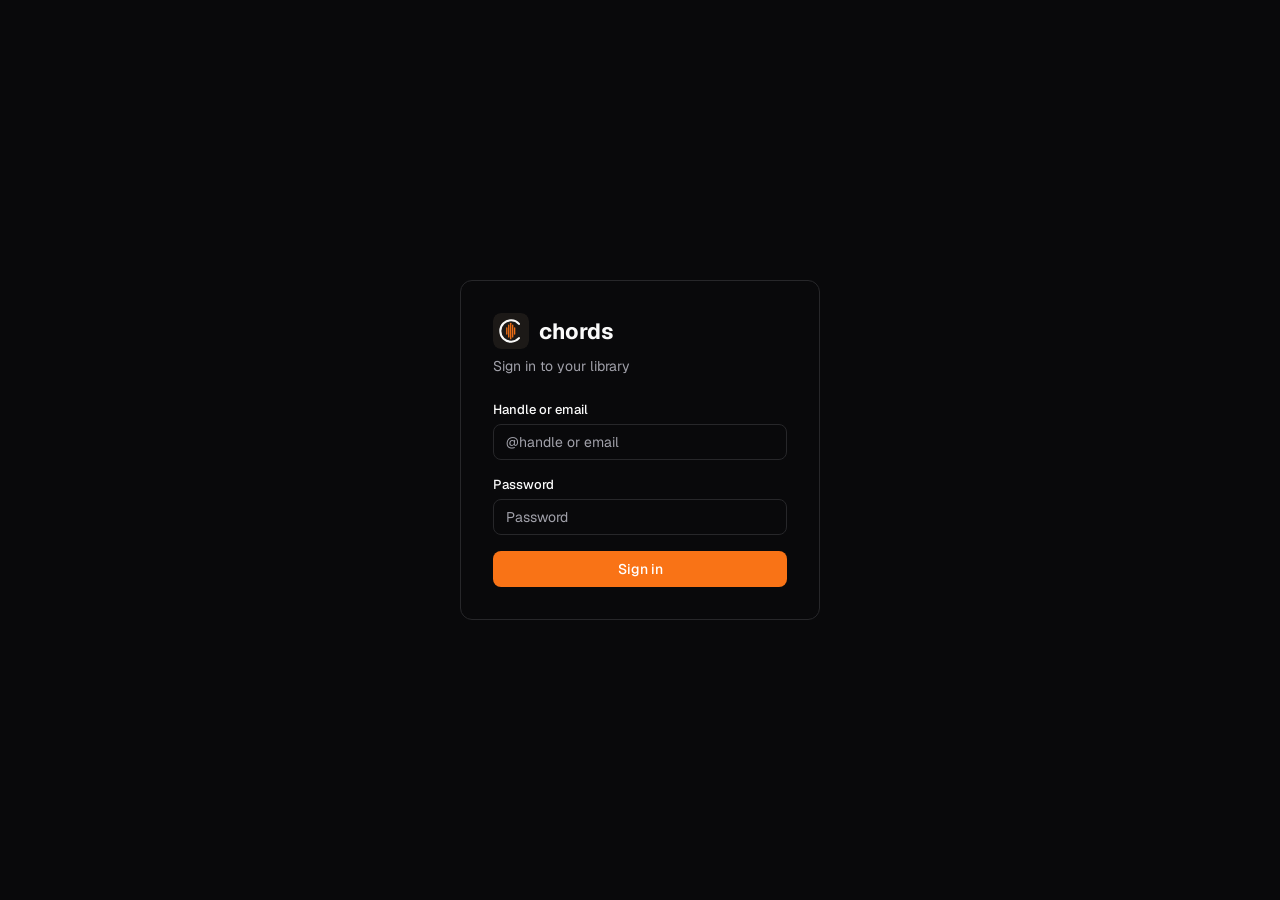
==== commit d31156c2: "song view: tap a chord for its shape, and start songs at half the pace Two changes to the song view," ====
--- a/server/frontend/index.html
+++ b/server/frontend/index.html
@@ -10,15 +10,16 @@
   <link rel="apple-touch-icon" sizes="180x180" href="assets/png/chords-icon-180.png">
   <link rel="manifest" href="manifest.webmanifest">
   <meta name="theme-color" content="#1c1917">
-  <link rel="stylesheet" href="colors_and_type.css?v=56">
-  <link rel="stylesheet" href="app.css?v=56">
+  <link rel="stylesheet" href="colors_and_type.css?v=__ASSET_VERSION__">
+  <link rel="stylesheet" href="app.css?v=__ASSET_VERSION__">
 
   <!-- React vendored locally (was unpkg CDN) so the native Tauri app needs no network for its shell. -->
-  <script src="vendor/react.development.js?v=56"></script>
-  <script src="vendor/react-dom.development.js?v=56"></script>
+  <script src="vendor/react.development.js?v=__ASSET_VERSION__"></script>
+  <script src="vendor/react-dom.development.js?v=__ASSET_VERSION__"></script>
 
-  <script src="api.js?v=56"></script>
-  <script src="data.js?v=56"></script>
+  <script src="api.js?v=__ASSET_VERSION__"></script>
+  <script src="data.js?v=__ASSET_VERSION__"></script>
+  <script src="chord-shapes.js?v=__ASSET_VERSION__"></script>
 </head>
 <body>
   <div id="app"></div>
@@ -28,11 +29,11 @@
        whose CSP carries a nonce, which makes the browser ignore 'unsafe-inline' and
        would block Babel's runtime-injected scripts (blank window). Run the build
        script (or `--watch`) after editing any .jsx. -->
-  <script src="icons.js?v=56"></script>
-  <script src="ui.js?v=56"></script>
-  <script src="tweaks-panel.js?v=56"></script>
-  <script src="song-view.js?v=56"></script>
-  <script src="screens.js?v=56"></script>
-  <script src="app.js?v=56"></script>
+  <script src="icons.js?v=__ASSET_VERSION__"></script>
+  <script src="ui.js?v=__ASSET_VERSION__"></script>
+  <script src="tweaks-panel.js?v=__ASSET_VERSION__"></script>
+  <script src="song-view.js?v=__ASSET_VERSION__"></script>
+  <script src="screens.js?v=__ASSET_VERSION__"></script>
+  <script src="app.js?v=__ASSET_VERSION__"></script>
 </body>
 </html>
--- a/server/frontend/app.css
+++ b/server/frontend/app.css
@@ -25,6 +25,9 @@
 .app.no-chrome .sidebar, .app.no-chrome .bottom-nav { display: none; }
 
 @media (max-width: 880px) {
+  /* Device safe-area insets are handled once at the #app root (see App's
+     --app-height effect), so the nav keeps a plain 64px and already sits above
+     the bottom system bar — no per-bar inset padding needed here. */
   .app { grid-template-columns: 1fr; grid-template-rows: 1fr 64px; }
   .app.no-chrome { grid-template-rows: 1fr; }
   .main { grid-row: 1; grid-column: 1; }
@@ -96,7 +99,6 @@
   display: none;
   justify-content: space-around;
   align-items: stretch;
-  padding-bottom: env(safe-area-inset-bottom, 0px);
 }
 @media (max-width: 880px) {
   .bottom-nav { display: flex; }
@@ -128,6 +130,14 @@
 .topbar-right { display: flex; align-items: center; gap: 8px; }
 .topbar h1 { font-size: 20px; font-weight: 700; letter-spacing: -0.02em; margin: 0; }
 .topbar .sub { color: var(--muted-foreground); font-size: 13px; }
+
+/* Offline indicator — a self-contained amber pill (legible in light & dark). */
+.offline-pill {
+  display: inline-flex; align-items: center; gap: 6px;
+  padding: 5px 10px; border-radius: 999px;
+  font-size: 12px; font-weight: 600; line-height: 1; white-space: nowrap;
+  background: #f59e0b; color: #2a1c00; flex: none;
+}
 
 .scroll { overflow-y: auto; flex: 1; min-height: 0; }
 .page { padding: 24px; max-width: 1280px; margin: 0 auto; width: 100%; }
@@ -538,8 +548,15 @@
 .sv-scroll {
   flex: 1; min-height: 0; overflow-y: auto; overflow-x: hidden;
   /* 1/3-viewport of blank space top & bottom so the first lines start lower and
-     the last line can scroll up to a comfortable reading position. */
-  padding: 33.333dvh 24px;
+     the last line can scroll up to a comfortable reading position. Capped to the
+     space actually available (--app-height minus the song-view chrome) so that
+     when --app-height shrinks — edge-spacing gaps, or a short screen — this
+     non-shrinkable padding can't push the bottom play bar out of view and get it
+     clipped. On tall screens the min() keeps the original 33.333dvh. */
+  /* Left/right padding adds a user-tunable empty margin beside the text
+     (--side-space, 0 by default; see the Text size popup), on top of the
+     base 24px. Top/bottom keep the 1/3-vh reading lead-in/out. */
+  padding: min(33.333dvh, calc((var(--app-height, 100dvh) - 280px) / 2)) calc(24px + var(--side-space, 0px));
   /* No scroll-behavior:smooth: the autoscroll rAF loop writes scrollTop every
      frame, and CSS smooth-scroll restarts an animation each write, stalling the
      scroll on iOS Safari. scrollToTop/jumpToSection animate via scrollTo() instead. */
@@ -556,7 +573,10 @@
   overflow-wrap: anywhere;
 }
 @media (max-width: 600px) {
-  .sv-scroll { padding: 33.333dvh 14px; }
+  .sv-scroll {
+    padding-left: calc(14px + var(--side-space, 0px));
+    padding-right: calc(14px + var(--side-space, 0px));
+  }
 }
 
 /* Segmented 3-way switch (Add song: Web / Text or image / Manual) */
@@ -685,6 +705,57 @@
   background: color-mix(in oklab, var(--foreground) 12%, transparent);
 }
 
+/* Tappable chords. Every chord badge in the song view is a button that opens
+   its fingering diagram, so it has to shed the browser's button chrome while
+   keeping the badge look it had as a span — .chip / .sv-chord-chip still own
+   the font and colour, so nothing here may reset those. */
+.chip-btn {
+  appearance: none; -webkit-appearance: none;
+  border: 0; margin: 0;
+  cursor: pointer;
+  touch-action: manipulation;
+  -webkit-tap-highlight-color: transparent;
+}
+.chip-btn:hover { background: color-mix(in oklab, var(--primary) 26%, transparent); }
+.chip-btn:active { transform: translateY(0.5px); }
+.sv-shell[data-chord-color="grey"] .chip-btn:hover {
+  background: color-mix(in oklab, var(--foreground) 22%, transparent);
+}
+.chip-btn:focus-visible { outline: 2px solid var(--primary); outline-offset: 1px; }
+
+/* chord fingering popup */
+.chord-popup { min-width: 260px; }
+.chord-quality { font-weight: 500; color: var(--muted-foreground); }
+.chord-voicings { display: flex; gap: 14px; flex-wrap: wrap; justify-content: center; }
+.chord-voicing { margin: 0; display: flex; flex-direction: column; align-items: center; gap: 4px; }
+.chord-voicing figcaption {
+  font-size: 10px; font-weight: 600; color: var(--muted-foreground);
+  text-transform: uppercase; letter-spacing: .05em; white-space: nowrap;
+}
+.chord-note {
+  margin-top: 12px; font-size: 11px; line-height: 1.5; color: var(--muted-foreground);
+  max-width: 340px;
+}
+.chord-note + .chord-note { margin-top: 4px; }
+
+/* the chord box itself */
+.chord-dg { display: block; overflow: visible; }
+.chord-dg .dg-line { stroke: var(--border); stroke-width: 1; }
+.chord-dg .dg-nut { fill: var(--foreground); }
+.chord-dg .dg-dot { fill: var(--primary); }
+.chord-dg .dg-finger {
+  fill: var(--primary-foreground);
+  font-family: var(--font-sans); font-size: 7px; font-weight: 700;
+}
+.chord-dg .dg-open { fill: none; stroke: var(--muted-foreground); stroke-width: 1.2; }
+.chord-dg .dg-mute line { stroke: var(--muted-foreground); stroke-width: 1.2; }
+.chord-dg .dg-fretlabel {
+  fill: var(--muted-foreground);
+  font-family: var(--font-mono); font-size: 8px; font-weight: 600;
+}
+.sv-shell[data-chord-color="grey"] .chord-dg .dg-dot { fill: var(--foreground); }
+.sv-shell[data-chord-color="grey"] .chord-dg .dg-finger { fill: var(--background); }
+
 /* autoscroll bottom bar — 3-column grid: left | centre | right */
 .autoscroll-bar {
   flex: 0 0 auto;
@@ -692,12 +763,17 @@
   background: var(--popover); color: var(--popover-foreground);
   display: grid; grid-template-columns: 1fr auto 1fr; align-items: center;
   height: 74px;   /* not playing: 20% larger than base 62px */
-  /* push content above browser chrome / home indicator */
-  padding-bottom: env(safe-area-inset-bottom, 0px);
   transition: height .2s ease;
 }
 /* playing: 20% smaller than base, buttons stay same size */
 .autoscroll-bar.playing { height: 50px; }
+
+/* at-top: the border moves to the opposite edge so the bar reads as a top bar.
+   Safe-area insets are handled at the #app root, so no inset padding here. */
+.autoscroll-bar.at-top {
+  border-top: 0;
+  border-bottom: 1px solid var(--border);
+}
 
 /* Metronome count-in — when autoscroll starts with the metronome enabled, the
    bar pulses once per beat for --beat-count beats, then scrolling begins.
@@ -897,6 +973,9 @@
   margin-bottom: 8px;
 }
 .settings-row .grow { flex: 1; min-width: 0; }
+
+/* Edge-spacing slider — a grabbable horizontal control (drag left↔right). */
+.gap-slider { width: 100%; height: 28px; cursor: pointer; accent-color: var(--primary); }
 .settings-row .row-title { font-size: 14px; font-weight: 600; }
 .settings-row .row-desc { font-size: 13px; color: var(--muted-foreground); margin-top: 2px; }
 
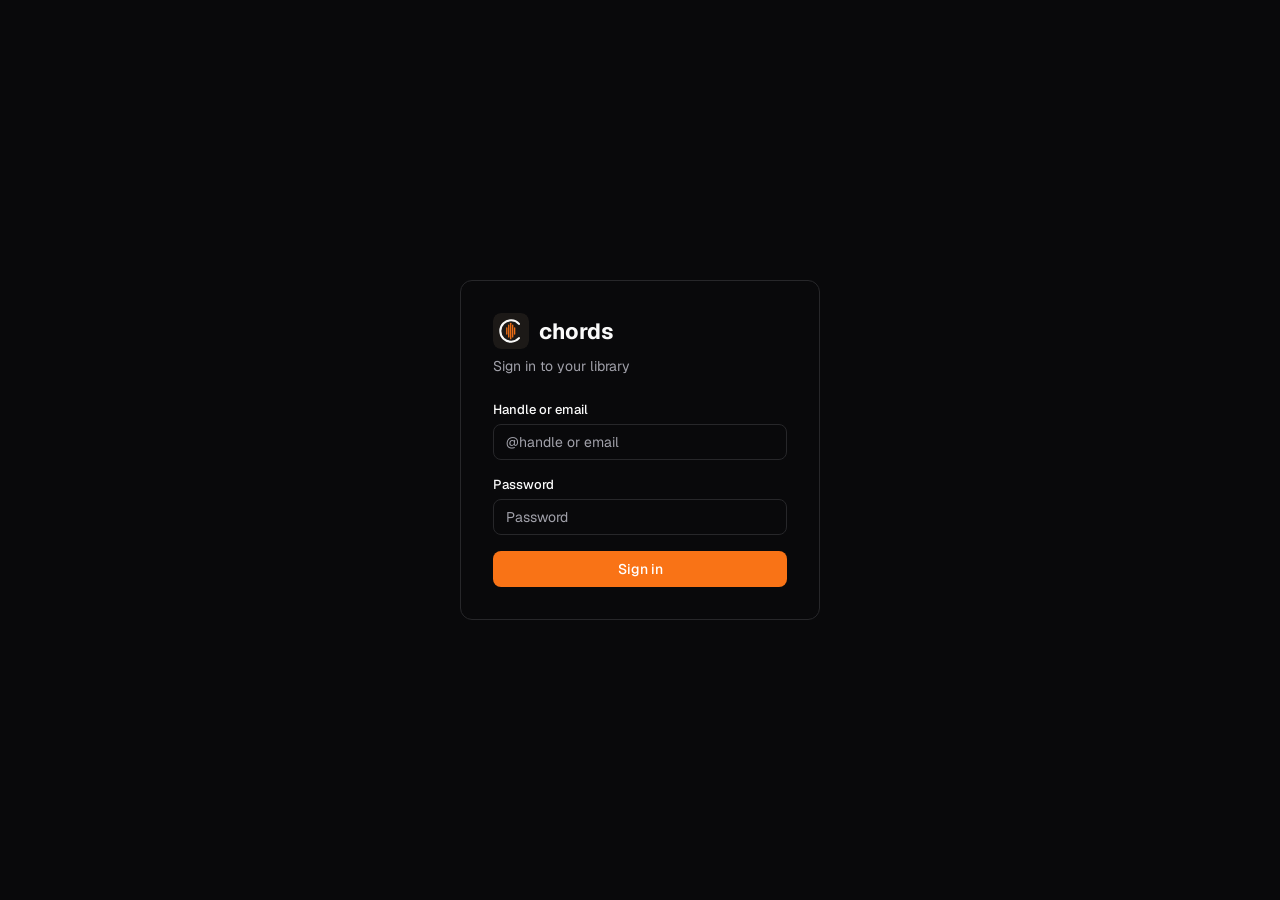
==== commit fe2ddea2: "release 2026.10.1 GitOrigin-RevId: 44532bb63b4c956820904ce1ffbf205797f0a405" ====
--- a/server/frontend/index.html
+++ b/server/frontend/index.html
@@ -20,6 +20,7 @@
   <script src="api.js?v=__ASSET_VERSION__"></script>
   <script src="data.js?v=__ASSET_VERSION__"></script>
   <script src="chord-shapes.js?v=__ASSET_VERSION__"></script>
+  <script src="session-sync.js?v=__ASSET_VERSION__"></script>
 </head>
 <body>
   <div id="app"></div>
@@ -33,6 +34,7 @@
   <script src="ui.js?v=__ASSET_VERSION__"></script>
   <script src="tweaks-panel.js?v=__ASSET_VERSION__"></script>
   <script src="song-view.js?v=__ASSET_VERSION__"></script>
+  <script src="stage-view.js?v=__ASSET_VERSION__"></script>
   <script src="screens.js?v=__ASSET_VERSION__"></script>
   <script src="app.js?v=__ASSET_VERSION__"></script>
 </body>
--- a/server/frontend/app.css
+++ b/server/frontend/app.css
@@ -1060,3 +1060,91 @@
 }
 .section-headline { font-size: 22px; font-weight: 700; letter-spacing: -0.025em; margin: 0 0 4px; }
 .section-sub { color: var(--muted-foreground); font-size: 14px; margin-bottom: 18px; }
+
+/* ---------- playlist sessions ---------- */
+
+/* The stage view: a follower's read-only screen. It borrows .sv-scroll and
+   .sv-content wholesale, so the text sits exactly where it does in the song
+   view — same measure, same margins, same per-device text size — and only the
+   chrome around it differs. */
+.stage-shell { flex: 1; min-height: 0; display: flex; flex-direction: column; background: var(--background); }
+.stage-head {
+  display: grid;
+  grid-template-columns: auto 1fr auto;
+  align-items: center;
+  gap: 14px;
+  padding: 14px 24px;
+  border-bottom: 1px solid var(--border);
+  position: sticky; top: 0; z-index: 6; background: var(--background);
+}
+.stage-head-text { min-width: 0; }
+.stage-title { font-size: 18px; font-weight: 700; letter-spacing: -0.02em;
+  overflow: hidden; text-overflow: ellipsis; white-space: nowrap; }
+.stage-sub { font-size: 13px; color: var(--muted-foreground);
+  overflow: hidden; text-overflow: ellipsis; white-space: nowrap; }
+.stage-following { color: var(--primary); font-weight: 600; }
+.stage-paused { font-variant: small-caps; }
+.stage-actions { display: flex; gap: 6px; align-items: center; }
+
+/* The follower's bottom bar. Same .autoscroll-bar shell as the song view's, so
+   the controls sit in the same place on both screens — what differs is that a
+   follower's numbers are a read-out, not buttons: there is nothing here it is
+   allowed to change about the song. */
+.stage-wait { flex: 1; min-height: 0; display: flex; align-items: center; justify-content: center; padding: 16px; }
+.stage-wait > .empty { width: 100%; max-width: 520px; }
+.stage-meta {
+  display: inline-flex; align-items: baseline; gap: 8px;
+  padding: 0 10px 0 0;
+}
+.stage-meta .label {
+  font-size: 11px; font-weight: 600; color: var(--muted-foreground);
+  text-transform: uppercase; letter-spacing: .06em;
+}
+.stage-meta .val { font-family: var(--font-mono); font-size: 16px; font-weight: 700; }
+@media (max-width: 600px) {
+  .stage-meta { gap: 6px; padding-right: 6px; }
+  .stage-meta .val { font-size: 15px; }
+}
+@media (max-width: 600px) {
+  .stage-head { padding: 10px 12px; gap: 10px; }
+  .stage-title { font-size: 15px; }
+  .stage-sub { font-size: 12px; }
+}
+
+/* You are the controller: every song you OPEN is on other people's screens,
+   not only the ones you play. Hence a standing marker rather than a toast —
+   and tapping it ends the session. */
+.sv-live-pill {
+  display: inline-flex; align-items: center; gap: 6px;
+  padding: 4px 10px; border-radius: 999px;
+  border: 1px solid var(--primary);
+  background: color-mix(in srgb, var(--primary) 14%, transparent);
+  color: var(--primary);
+  font-size: 12px; font-weight: 600; line-height: 1;
+  cursor: pointer;
+}
+.sv-live-pill:hover { background: color-mix(in srgb, var(--primary) 22%, transparent); }
+/* The dot in the broadcast glyph pulses, so "live" reads at a glance without
+   anything moving in the reading area. */
+.sv-live-pill svg { animation: stage-pulse 2s ease-in-out infinite; }
+@keyframes stage-pulse { 0%, 100% { opacity: 1; } 50% { opacity: 0.45; } }
+@media (prefers-reduced-motion: reduce) {
+  .sv-live-pill svg { animation: none; }
+}
+
+/* A follower's page is a mirror of another device, so it does not take scroll
+   input at all: no wheel, no touch drag, no keyboard, no rubber-band handing
+   the gesture to the page behind it. `overflow: hidden` still allows the
+   scrollTop the sync loop writes every frame — it only stops the *user*.
+   Without this the two fight: you drag, the next anchor puts it back, and the
+   text appears to jump. */
+.stage-scroll {
+  overflow: hidden;
+  touch-action: none;
+  overscroll-behavior: contain;
+  -webkit-user-select: none;
+  user-select: none;
+  outline: none;
+}
+
+.pl-detail-actions { margin-top: 14px; display: flex; flex-wrap: wrap; gap: 8px; }
